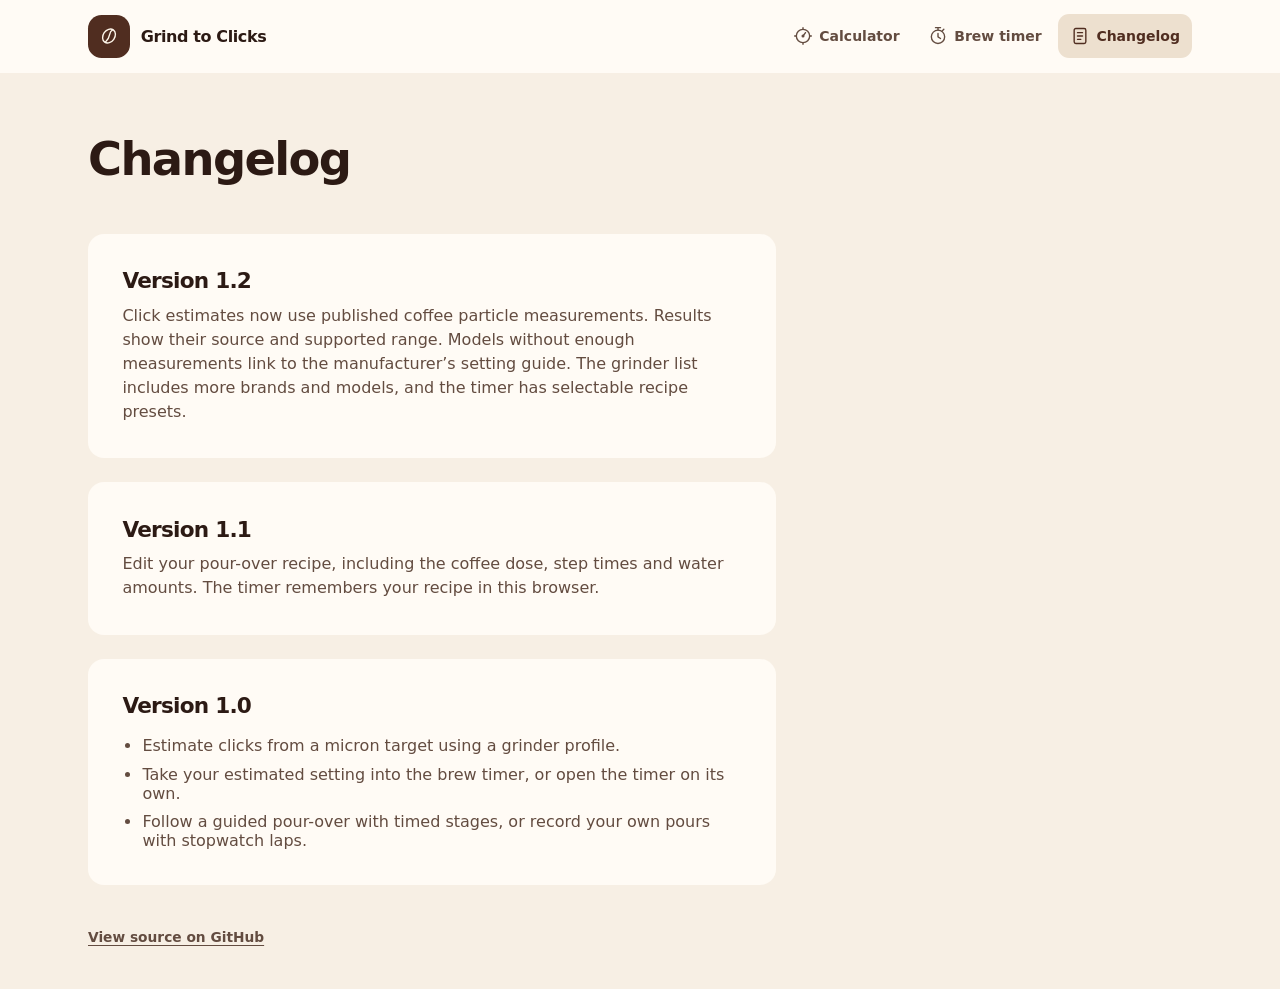
==== changelog/index.html @ d62e4ba2 "Use measured grind profiles and add brew presets" ====
<!doctype html>
<html lang="en">
<head>
<meta charset="utf-8">
<meta name="viewport" content="width=device-width, initial-scale=1">
<meta name="description" content="Release notes for Grind to Clicks.">
<title>Changelog · Grind to Clicks</title>
<link rel="icon" href="../assets/bean.svg" type="image/svg+xml">
<link rel="stylesheet" href="../assets/style.css?v=1.2">

</head>
<body>
<a class="skip" href="#main">Skip to content</a>
<header class="header"><div class="wrap header-inner">
<a class="brand" href="../"><span class="brand-icon"><svg viewBox="0 0 24 24" fill="none" stroke="currentColor" stroke-width="1.65" stroke-linecap="round" stroke-linejoin="round" aria-hidden="true"><ellipse cx="12" cy="12" rx="7" ry="9" transform="rotate(35 12 12)"/><path d="M16 5c-5 2-1 8-8 14"/></svg></span>Grind to Clicks</a>
<nav aria-label="Main navigation"><a href="../"><svg viewBox="0 0 24 24" fill="none" stroke="currentColor" stroke-width="1.65" stroke-linecap="round" stroke-linejoin="round" aria-hidden="true"><circle cx="12" cy="12" r="8"/><path d="M12 12l3-4M12 2v2M2 12h2m16 0h2m-10 8v2"/><circle cx="12" cy="12" r="1"/></svg>Calculator</a><a href="../timer/"><svg viewBox="0 0 24 24" fill="none" stroke="currentColor" stroke-width="1.65" stroke-linecap="round" stroke-linejoin="round" aria-hidden="true"><circle cx="12" cy="13" r="8"/><path d="M12 9v4l3 2M9 2h6m-3 0v3m5 1 2-2"/></svg>Brew timer</a><a href="../changelog/" aria-current="page"><svg viewBox="0 0 24 24" fill="none" stroke="currentColor" stroke-width="1.65" stroke-linecap="round" stroke-linejoin="round" aria-hidden="true"><rect x="5" y="3" width="14" height="18" rx="2"/><path d="M9 8h6m-6 4h6m-6 4h4"/></svg>Changelog</a></nav>
</div></header>
<main id="main" class="wrap"><header class="page-heading"><h1>Changelog</h1></header>
<article class="card tool release"><h2>Version 1.2</h2><p>Click estimates now use published coffee particle measurements. Results show their source and supported range. Models without enough measurements link to the manufacturer’s setting guide. The grinder list includes more brands and models, and the timer has selectable recipe presets.</p></article>
<article class="card tool release"><h2>Version 1.1</h2><p>Edit your pour-over recipe, including the coffee dose, step times and water amounts. The timer remembers your recipe in this browser.</p></article>
<article class="card tool release"><h2>Version 1.0</h2><ul><li>Estimate clicks from a micron target using a grinder profile.</li><li>Take your estimated setting into the brew timer, or open the timer on its own.</li><li>Follow a guided pour-over with timed stages, or record your own pours with stopwatch laps.</li></ul></article></main>
<footer class="wrap footer"><a href="https://github.com/hjd5031/grind-to-clicks">View source on GitHub</a></footer>
</body>
</html>
---- assets/style.css ----
:root {
  color-scheme: light;
  --paper: #f7efe4;
  --card: #fffbf5;
  --sand: #ede0cf;
  --ink: #2c1a14;
  --muted: #634c40;
  --accent: #864523;
  --espresso: #502d20;
  --deep: #361d16;
  --cream: #fff7eb;
  --latte: #e9cbb2;
  --edge: #947764;
  --focus: #9b3a16;
  font-family: system-ui, -apple-system, "Segoe UI", sans-serif;
  color: var(--ink);
  background: var(--paper);
}

*, *::before, *::after { box-sizing: border-box; }
[hidden] { display: none !important; }
body { margin: 0; }
h1, h2, p { margin: 0; }
a { color: inherit; text-underline-offset: .2em; }
button, input, select { font: inherit; }
svg { width: 1.25rem; height: 1.25rem; flex: none; vertical-align: middle; }
:focus-visible { outline: 3px solid var(--focus); outline-offset: 4px; }
.skip { position: absolute; left: 1rem; top: 1rem; z-index: 2; padding: .75rem; background: var(--card); transform: translateY(-200%); }
.skip:focus { transform: none; }
.sr-only { position: absolute; width: 1px; height: 1px; overflow: hidden; clip-path: inset(50%); white-space: nowrap; }
.wrap { width: min(100% - 2.5rem, 69rem); margin-inline: auto; }
.header { background: var(--card); }
.header-inner { display: flex; align-items: center; justify-content: space-between; gap: .75rem 1.5rem; padding-block: .9rem; }
.brand, nav, nav a, .button { display: flex; align-items: center; }
.brand { gap: .65rem; font-weight: 800; letter-spacing: -.025em; white-space: nowrap; text-decoration: none; }
.brand-icon { display: grid; place-items: center; width: 2.65rem; height: 2.65rem; border-radius: .85rem; flex: none; }
.brand-icon { background: var(--espresso); color: var(--cream); }
nav { flex-wrap: wrap; gap: .25rem; }
nav a { min-height: 2.75rem; gap: .42rem; padding: .45rem .75rem; border-radius: .7rem; text-decoration: none; font-size: .875rem; font-weight: 650; color: var(--muted); }
nav a[aria-current], nav a:hover { color: var(--espresso); background: var(--sand); }

.page-heading { padding-block: clamp(2rem, 5vw, 3.75rem) clamp(1.75rem, 4vw, 3rem); }
h1 { font-size: clamp(1.85rem, 4.5vw, 2.9rem); line-height: 1.14; font-weight: 750; letter-spacing: -.035em; }
.lede { margin-top: .55rem; color: var(--muted); max-width: 42ch; font-size: clamp(1rem, 2vw, 1.18rem); line-height: 1.55; }
.tool-grid { display: grid; grid-template-columns: minmax(0, 1.2fr) minmax(0, 1fr); gap: clamp(1.25rem, 3vw, 2rem); }
.support { margin-top: clamp(1.5rem, 4vw, 2.5rem); }
.card { border-radius: 1rem; background: var(--card); }
.tool, .result-card, .timer-card { padding: clamp(1.2rem, 3vw, 2.15rem); }
.card-heading { margin-bottom: 1.15rem; }
h2 { font-size: 1.35rem; letter-spacing: -.035em; line-height: 1.25; }
.card-heading p, .field-note, #lap-empty { color: var(--muted); font-size: .9rem; line-height: 1.45; }
.card-heading p { margin-top: .28rem; }
label { display: block; font-weight: 750; font-size: .92rem; margin-bottom: .45rem; }
select, input { width: 100%; min-height: 3.15rem; color: var(--ink); background: var(--card); border: 1px solid var(--edge); border-radius: .7rem; padding: .62rem .8rem; }
input::placeholder { color: var(--muted); opacity: 1; }
.grinder-fields { display: grid; grid-template-columns: minmax(0, 1fr) minmax(0, 1fr); gap: 1rem; margin-bottom: 1.2rem; }
.coffee-select { position: relative; color: var(--ink); text-align: left; }
.coffee-select summary { display: flex; align-items: center; justify-content: space-between; gap: .6rem; min-height: 3.15rem; padding: .62rem .8rem; border: 1px solid var(--edge); border-radius: .7rem; background: var(--card); list-style: none; cursor: pointer; overflow-wrap: anywhere; }
.coffee-select summary::-webkit-details-marker { display: none; }
.coffee-select summary::after { content: ""; width: .5rem; height: .5rem; flex: none; border: solid currentColor; border-width: 0 1.5px 1.5px 0; transform: rotate(45deg); margin: -.25rem .15rem 0 0; }
.coffee-select summary[aria-disabled="true"] { background: var(--paper); color: var(--muted); cursor: default; }
.coffee-options { position: absolute; z-index: 2; inset-inline: 0; top: calc(100% + .35rem); max-height: min(15rem, 42vh); overflow: auto; padding: .3rem; background: var(--card); border: 1px solid var(--edge); border-radius: .65rem; box-shadow: 0 .4rem 1rem #2c1a1426; }
.coffee-options button { display: block; width: 100%; min-height: 2.65rem; padding: .45rem .55rem; text-align: left; color: var(--ink); background: var(--card); border: 0; border-radius: .35rem; cursor: pointer; }
.coffee-options button:hover, .coffee-options button[aria-pressed="true"] { background: var(--sand); }
.coffee-options button:focus-visible { outline-offset: -3px; }
.timer-card .coffee-options button:focus-visible { outline-color: var(--focus); }
.preset-field { margin-bottom: 1rem; }
.preset-source { display: inline-block; margin-top: .35rem; font-size: .85rem; color: var(--accent); }
#model-spec { margin: -.45rem 0 .9rem; }
select:disabled { background: var(--paper); color: var(--muted); opacity: 1; }
.unit-field { position: relative; }
.unit-field input { padding-right: 3.5rem; }
.unit-field span { position: absolute; right: 1rem; top: 50%; transform: translateY(-50%); color: var(--muted); font-weight: 750; pointer-events: none; }
form .unit-field + .field-note { margin-top: .45rem; }
.button { justify-content: center; gap: .6rem; min-height: 3.1rem; border: 1px solid transparent; border-radius: .75rem; padding: .6rem 1rem; cursor: pointer; font-weight: 750; text-decoration: none; }
form .button { width: 100%; margin-top: 1.2rem; }
.primary { color: var(--cream); background: var(--espresso); }
.primary:hover { background: var(--deep); }
.secondary { color: var(--espresso); background: var(--sand); border-color: var(--edge); }
.secondary:hover { background: var(--cream); }
button:disabled { cursor: default; opacity: .62; }
.error { color: #902918; margin-top: .5rem; font-size: .9rem; }

.result-card, .timer-card { background: var(--deep); color: var(--cream); display: flex; flex-direction: column; align-items: center; justify-content: center; text-align: center; }
.result-card a:focus-visible, .timer-card :focus-visible { outline-color: var(--latte); }
.gauge { --progress: 0%; width: min(100%, 10.25rem); aspect-ratio: 1; display: grid; place-items: center; margin: 1.1rem auto; border-radius: 50%; padding: .54rem; background: conic-gradient(var(--latte) var(--progress), #80523b 0); }
.gauge-core { width: 100%; height: 100%; display: grid; place-content: center; gap: .1rem; border-radius: 50%; background: var(--espresso); }
.gauge-core > span { font-size: clamp(2.6rem, 6vw, 3.6rem); line-height: 1; font-weight: 800; font-variant-numeric: tabular-nums; letter-spacing: -.055em; }
.gauge-core small { color: var(--latte); font-size: .8rem; font-weight: 650; }
#result-summary, #timer-state { color: var(--cream); max-width: 31ch; font-size: .92rem; line-height: 1.45; }
.result-note { color: var(--latte); font-size: .82rem; margin-top: .55rem; }
#spec-link { margin-top: .65rem; color: var(--latte); font-weight: 650; font-size: .875rem; }
#spec-link svg, .help a svg { width: 1rem; height: 1rem; }

.help { padding: .95rem 1.15rem; }
.help summary { min-height: 2.6rem; align-content: center; cursor: pointer; font-weight: 750; }
.help p { color: var(--muted); line-height: 1.55; margin: .25rem 0 .7rem; }
.help a { font-weight: 650; color: var(--accent); }
.footer { padding-block: clamp(1.75rem, 4vw, 2.75rem); color: var(--muted); font-size: .86rem; }
.footer a { font-weight: 650; }

.timer-grid { align-items: start; }
.mode-field { width: min(100%, 17rem); margin-top: .9rem; text-align: left; }
.setting { color: var(--latte); margin-top: .8rem; font-size: .9rem; overflow-wrap: anywhere; }
.brew-gauge { width: min(100%, 14rem); }
.timer-actions { display: flex; flex-wrap: wrap; justify-content: center; gap: .55rem; margin-top: 1.2rem; width: 100%; }
.timer-actions .primary { color: var(--deep); background: var(--latte); flex: 1 0 6.5rem; }
.timer-actions .primary:hover { background: var(--cream); }
.timer-actions .secondary { color: var(--cream); background: var(--espresso); border-color: var(--latte); }
.timer-actions .secondary:hover { background: var(--deep); }
.laps ol { display: grid; gap: .55rem; margin: 0 0 .85rem; padding: 0; list-style: none; }
.laps li { display: flex; align-items: baseline; justify-content: space-between; flex-wrap: wrap; gap: .25rem .75rem; padding: .85rem; border-radius: .8rem; background: var(--paper); }
.laps li[aria-current] { background: var(--sand); box-shadow: inset .24rem 0 var(--accent); }
.laps li span { color: var(--muted); font-size: .85rem; }
.recipe-heading { display: flex; flex-wrap: wrap; align-items: start; justify-content: space-between; gap: .65rem; }
#recipe-editor { width: min(100% - 1.5rem, 36rem); max-height: 90dvh; padding: clamp(1rem, 4vw, 1.75rem); border: 1px solid var(--edge); border-radius: 1rem; background: var(--card); color: var(--ink); }
#recipe-editor::backdrop { background: #2c1a1480; }
#recipe-form h2, #coffee-grams { margin-bottom: .85rem; }
.recipe-step { min-inline-size: 0; margin: .85rem 0 0; padding: .8rem; border: 0; border-radius: .65rem; background: var(--paper); }
.recipe-step legend { font-weight: 750; padding: 0 .25rem; }
.recipe-step input { display: block; margin-top: .3rem; }
.recipe-amounts { display: grid; grid-template-columns: repeat(auto-fit, minmax(min(100%, 10rem), 1fr)); gap: 0 .65rem; }
.editor-actions { display: flex; flex-wrap: wrap; gap: .55rem; margin-top: .85rem; }
.editor-actions:last-child { justify-content: end; }
.release { max-width: 43rem; }
.release + .release { margin-top: 1.5rem; }
.release p { margin-top: .55rem; color: var(--muted); line-height: 1.5; }
.release ul { color: var(--muted); margin-bottom: 0; padding-left: 1.25rem; }
.release li + li { margin-top: .6rem; }

@media (max-width: 45rem) {
  .tool-grid { grid-template-columns: minmax(0, 1fr); }
}
@media (max-width: 37rem) {
  .wrap { width: calc(100% - 1.5rem); }
  .header-inner { flex-wrap: wrap; }
  nav { width: 100%; }
  nav a { padding-inline: .55rem; }
  nav svg { width: 1rem; height: 1rem; }
}
@media (max-width: 32rem) {
  .grinder-fields { grid-template-columns: minmax(0, 1fr); }
}
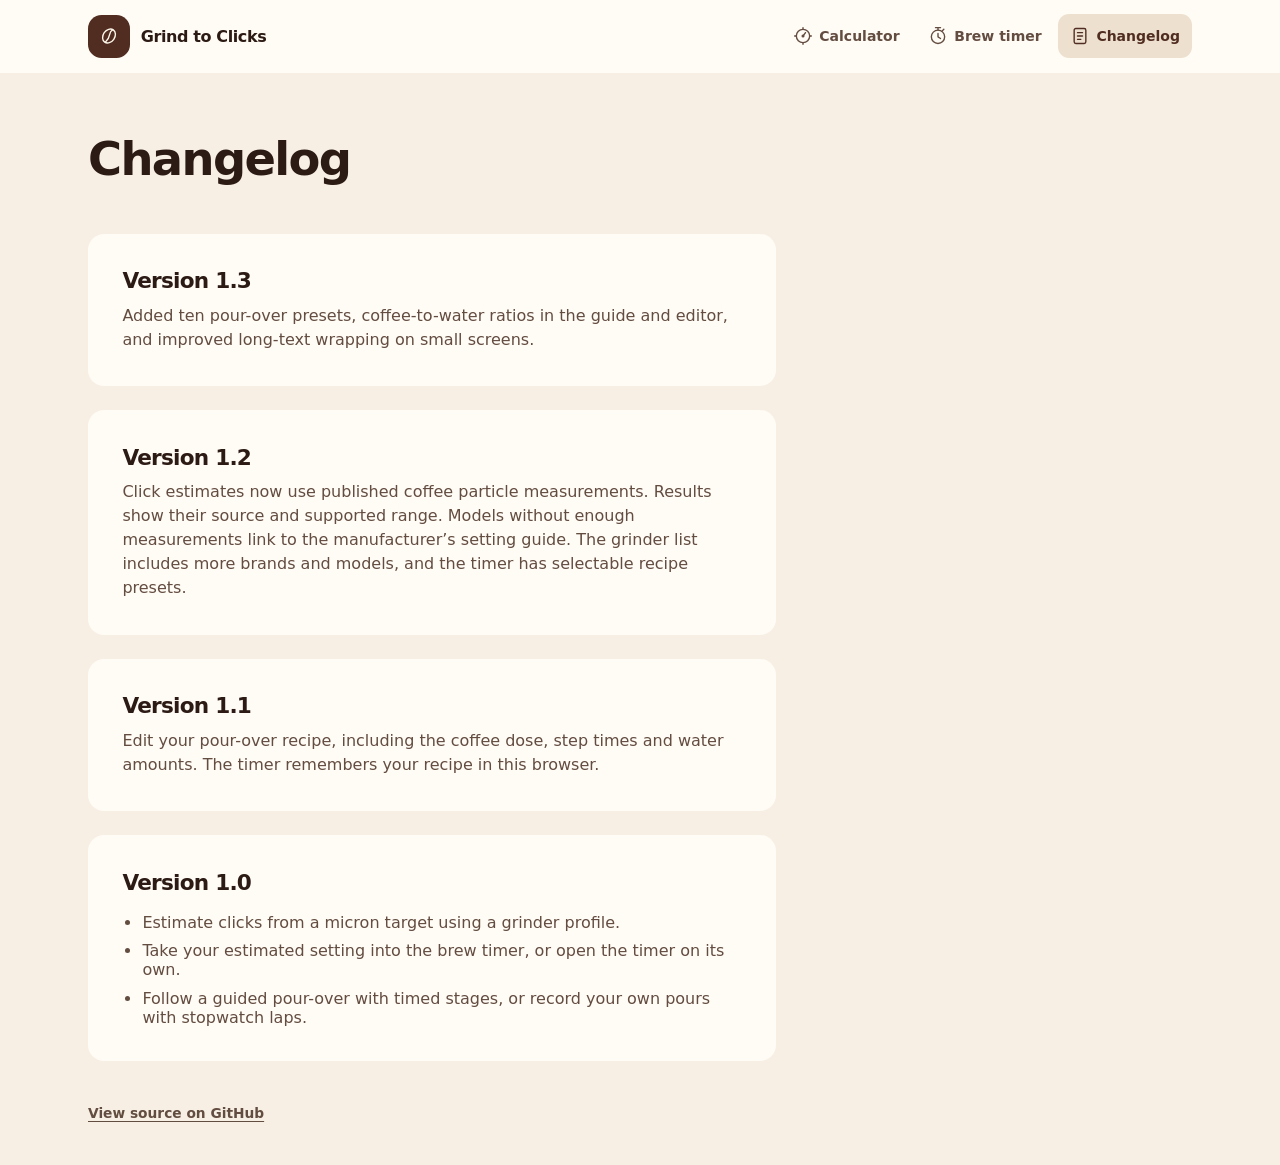
==== commit 63621d44: "Add verified brew presets and live water ratios" ====
--- a/changelog/index.html
+++ b/changelog/index.html
@@ -6,7 +6,7 @@
 <meta name="description" content="Release notes for Grind to Clicks.">
 <title>Changelog · Grind to Clicks</title>
 <link rel="icon" href="../assets/bean.svg" type="image/svg+xml">
-<link rel="stylesheet" href="../assets/style.css?v=1.2">
+<link rel="stylesheet" href="../assets/style.css?v=1.3">
 
 </head>
 <body>
@@ -16,6 +16,7 @@
 <nav aria-label="Main navigation"><a href="../"><svg viewBox="0 0 24 24" fill="none" stroke="currentColor" stroke-width="1.65" stroke-linecap="round" stroke-linejoin="round" aria-hidden="true"><circle cx="12" cy="12" r="8"/><path d="M12 12l3-4M12 2v2M2 12h2m16 0h2m-10 8v2"/><circle cx="12" cy="12" r="1"/></svg>Calculator</a><a href="../timer/"><svg viewBox="0 0 24 24" fill="none" stroke="currentColor" stroke-width="1.65" stroke-linecap="round" stroke-linejoin="round" aria-hidden="true"><circle cx="12" cy="13" r="8"/><path d="M12 9v4l3 2M9 2h6m-3 0v3m5 1 2-2"/></svg>Brew timer</a><a href="../changelog/" aria-current="page"><svg viewBox="0 0 24 24" fill="none" stroke="currentColor" stroke-width="1.65" stroke-linecap="round" stroke-linejoin="round" aria-hidden="true"><rect x="5" y="3" width="14" height="18" rx="2"/><path d="M9 8h6m-6 4h6m-6 4h4"/></svg>Changelog</a></nav>
 </div></header>
 <main id="main" class="wrap"><header class="page-heading"><h1>Changelog</h1></header>
+<article class="card tool release"><h2>Version 1.3</h2><p>Added ten pour-over presets, coffee-to-water ratios in the guide and editor, and improved long-text wrapping on small screens.</p></article>
 <article class="card tool release"><h2>Version 1.2</h2><p>Click estimates now use published coffee particle measurements. Results show their source and supported range. Models without enough measurements link to the manufacturer’s setting guide. The grinder list includes more brands and models, and the timer has selectable recipe presets.</p></article>
 <article class="card tool release"><h2>Version 1.1</h2><p>Edit your pour-over recipe, including the coffee dose, step times and water amounts. The timer remembers your recipe in this browser.</p></article>
 <article class="card tool release"><h2>Version 1.0</h2><ul><li>Estimate clicks from a micron target using a grinder profile.</li><li>Take your estimated setting into the brew timer, or open the timer on its own.</li><li>Follow a guided pour-over with timed stages, or record your own pours with stopwatch laps.</li></ul></article></main>
--- a/assets/style.css
+++ b/assets/style.css
@@ -113,12 +113,19 @@
 .laps li[aria-current] { background: var(--sand); box-shadow: inset .24rem 0 var(--accent); }
 .laps li span { color: var(--muted); font-size: .85rem; }
 .recipe-heading { display: flex; flex-wrap: wrap; align-items: start; justify-content: space-between; gap: .65rem; }
-#recipe-editor { width: min(100% - 1.5rem, 36rem); max-height: 90dvh; padding: clamp(1rem, 4vw, 1.75rem); border: 1px solid var(--edge); border-radius: 1rem; background: var(--card); color: var(--ink); }
+.brew-ratio { color: var(--espresso); font-weight: 750; line-height: 1.45; overflow-wrap: anywhere; }
+.recipe-heading .brew-ratio { color: var(--espresso); }
+#editor-ratio { margin-bottom: .55rem; }
+#recipe-editor { width: min(calc(100% - 1.5rem), 36rem); max-height: calc(100dvh - 1.5rem); padding: clamp(1rem, 4vw, 1.75rem); overflow: auto; border: 1px solid var(--edge); border-radius: 1rem; background: var(--card); color: var(--ink); }
 #recipe-editor::backdrop { background: #2c1a1480; }
+#recipe-editor :is(h2, label, p, button), .steps li > *, #timer-state { min-width: 0; overflow-wrap: anywhere; }
 #recipe-form h2, #coffee-grams { margin-bottom: .85rem; }
 .recipe-step { min-inline-size: 0; margin: .85rem 0 0; padding: .8rem; border: 0; border-radius: .65rem; background: var(--paper); }
 .recipe-step legend { font-weight: 750; padding: 0 .25rem; }
-.recipe-step input { display: block; margin-top: .3rem; }
+.recipe-step :is(input, textarea) { display: block; min-width: 0; max-width: 100%; margin-top: .3rem; }
+.recipe-step textarea { width: 100%; padding: .62rem .8rem; resize: vertical; font: inherit; font-weight: 400; color: var(--ink); background: var(--card); border: 1px solid var(--edge); border-radius: .7rem; }
+.brew-gauge .gauge-core { grid-template-columns: minmax(0, 75%); justify-content: center; }
+#stage { overflow-wrap: anywhere; }
 .recipe-amounts { display: grid; grid-template-columns: repeat(auto-fit, minmax(min(100%, 10rem), 1fr)); gap: 0 .65rem; }
 .editor-actions { display: flex; flex-wrap: wrap; gap: .55rem; margin-top: .85rem; }
 .editor-actions:last-child { justify-content: end; }
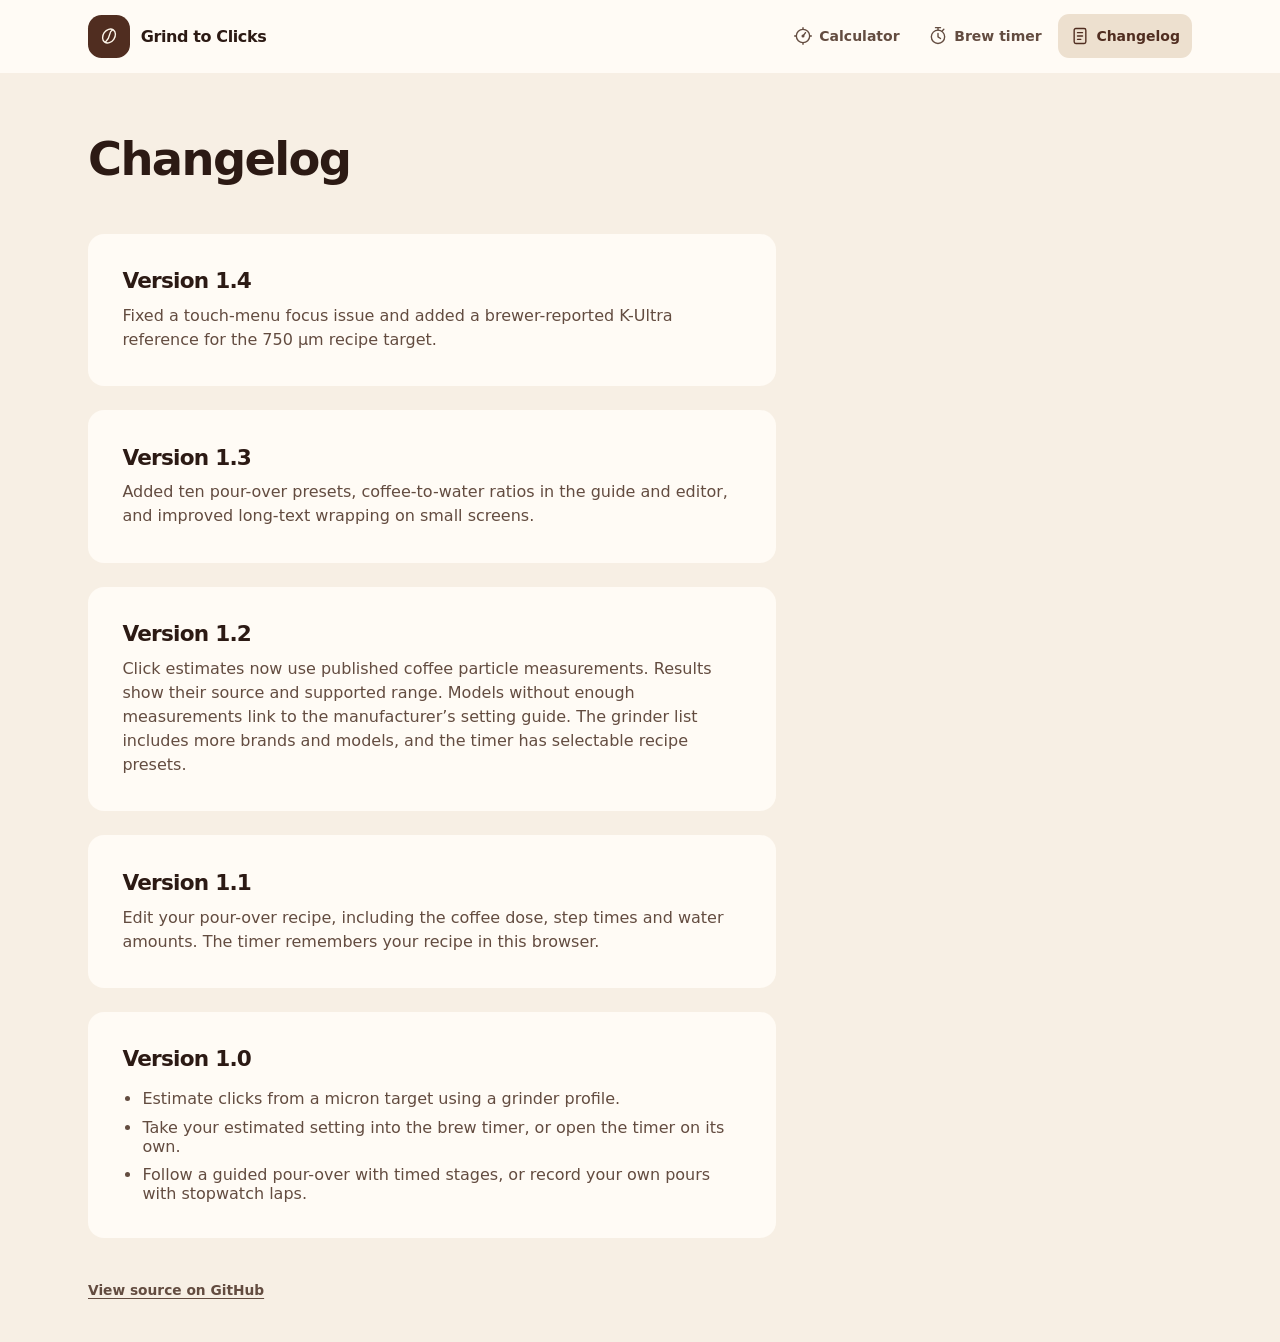
==== commit 74dca08e: "Fix touch selections and show K-Ultra brew reference" ====
--- a/changelog/index.html
+++ b/changelog/index.html
@@ -6,7 +6,7 @@
 <meta name="description" content="Release notes for Grind to Clicks.">
 <title>Changelog · Grind to Clicks</title>
 <link rel="icon" href="../assets/bean.svg" type="image/svg+xml">
-<link rel="stylesheet" href="../assets/style.css?v=1.3">
+<link rel="stylesheet" href="../assets/style.css?v=1.4">
 
 </head>
 <body>
@@ -16,6 +16,7 @@
 <nav aria-label="Main navigation"><a href="../"><svg viewBox="0 0 24 24" fill="none" stroke="currentColor" stroke-width="1.65" stroke-linecap="round" stroke-linejoin="round" aria-hidden="true"><circle cx="12" cy="12" r="8"/><path d="M12 12l3-4M12 2v2M2 12h2m16 0h2m-10 8v2"/><circle cx="12" cy="12" r="1"/></svg>Calculator</a><a href="../timer/"><svg viewBox="0 0 24 24" fill="none" stroke="currentColor" stroke-width="1.65" stroke-linecap="round" stroke-linejoin="round" aria-hidden="true"><circle cx="12" cy="13" r="8"/><path d="M12 9v4l3 2M9 2h6m-3 0v3m5 1 2-2"/></svg>Brew timer</a><a href="../changelog/" aria-current="page"><svg viewBox="0 0 24 24" fill="none" stroke="currentColor" stroke-width="1.65" stroke-linecap="round" stroke-linejoin="round" aria-hidden="true"><rect x="5" y="3" width="14" height="18" rx="2"/><path d="M9 8h6m-6 4h6m-6 4h4"/></svg>Changelog</a></nav>
 </div></header>
 <main id="main" class="wrap"><header class="page-heading"><h1>Changelog</h1></header>
+<article class="card tool release"><h2>Version 1.4</h2><p>Fixed a touch-menu focus issue and added a brewer-reported K-Ultra reference for the 750 µm recipe target.</p></article>
 <article class="card tool release"><h2>Version 1.3</h2><p>Added ten pour-over presets, coffee-to-water ratios in the guide and editor, and improved long-text wrapping on small screens.</p></article>
 <article class="card tool release"><h2>Version 1.2</h2><p>Click estimates now use published coffee particle measurements. Results show their source and supported range. Models without enough measurements link to the manufacturer’s setting guide. The grinder list includes more brands and models, and the timer has selectable recipe presets.</p></article>
 <article class="card tool release"><h2>Version 1.1</h2><p>Edit your pour-over recipe, including the coffee dose, step times and water amounts. The timer remembers your recipe in this browser.</p></article>
--- a/assets/style.css
+++ b/assets/style.css
@@ -89,6 +89,7 @@
 .gauge-core small { color: var(--latte); font-size: .8rem; font-weight: 650; }
 #result-summary, #timer-state { color: var(--cream); max-width: 31ch; font-size: .92rem; line-height: 1.45; }
 .result-note { color: var(--latte); font-size: .82rem; margin-top: .55rem; }
+.result-reference { color: var(--latte); font-size: .875rem; margin-top: .45rem; }
 #spec-link { margin-top: .65rem; color: var(--latte); font-weight: 650; font-size: .875rem; }
 #spec-link svg, .help a svg { width: 1rem; height: 1rem; }
 
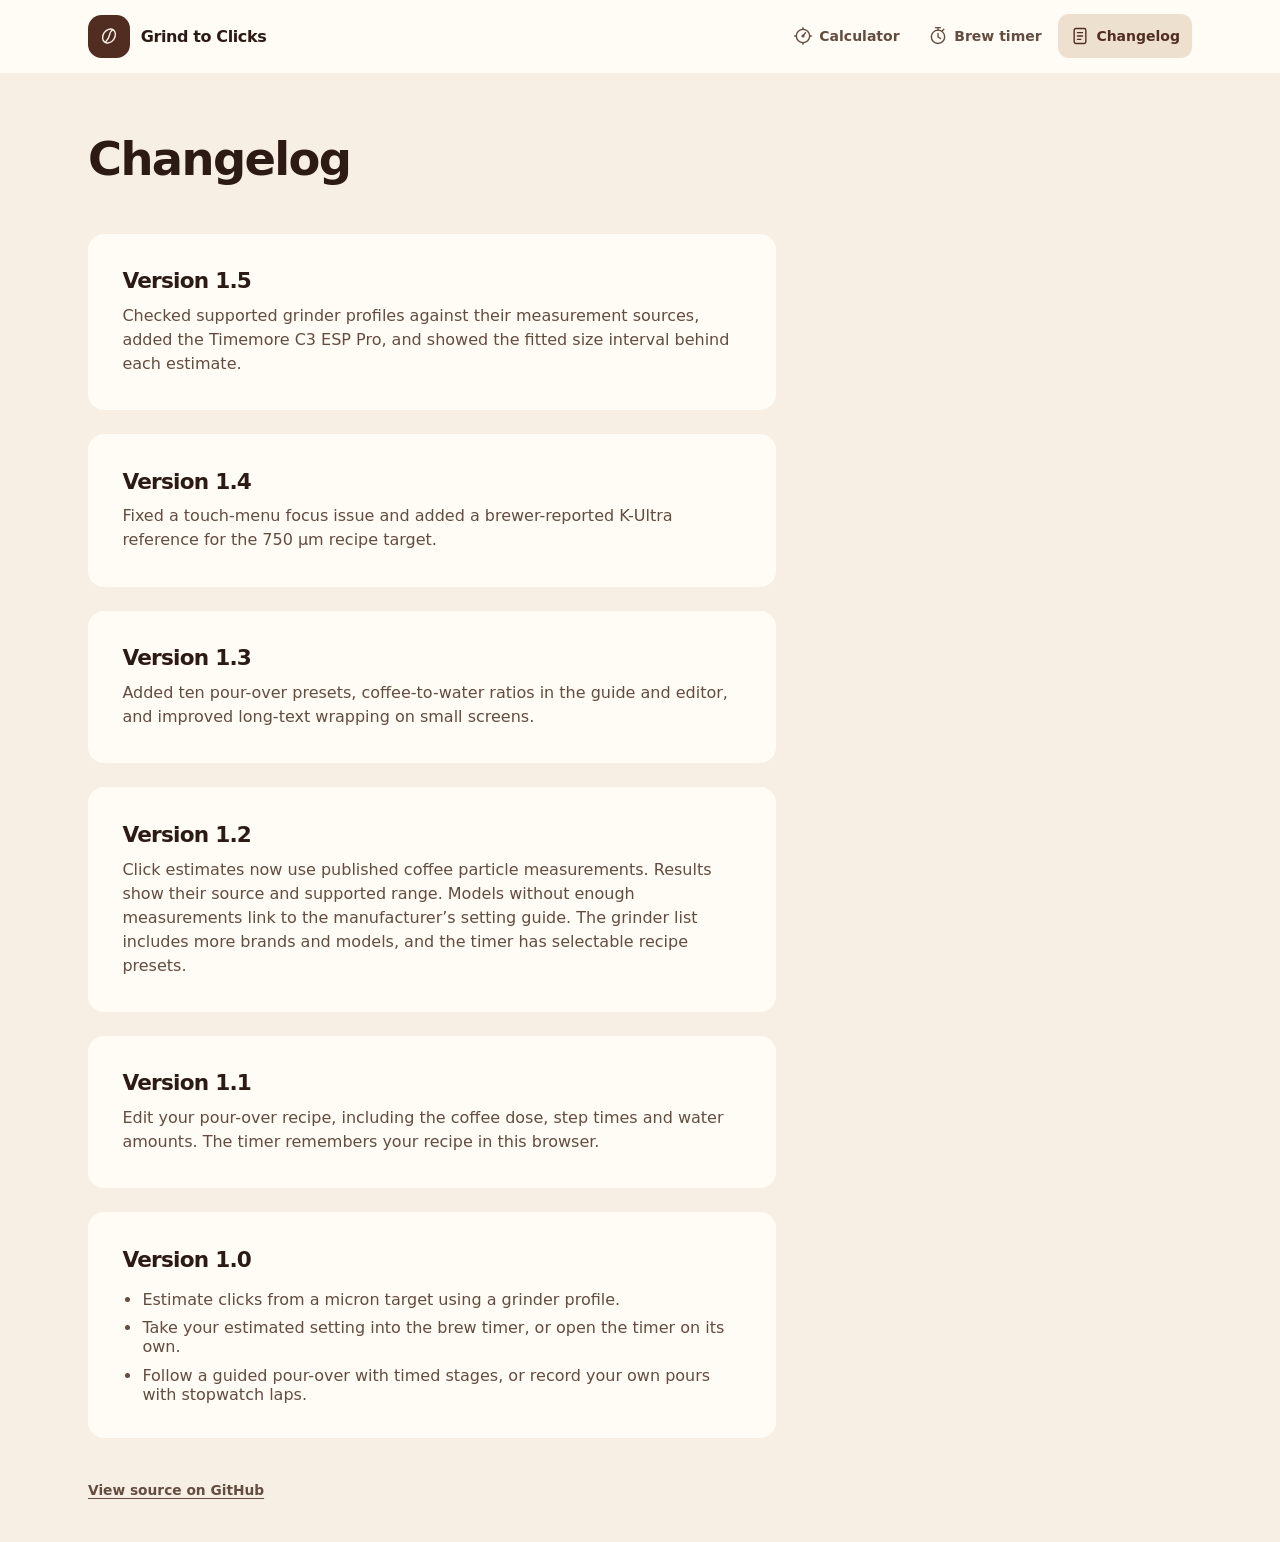
==== commit 9aed30f3: "Audit grind estimates and add measured Timemore profile" ====
--- a/changelog/index.html
+++ b/changelog/index.html
@@ -16,6 +16,7 @@
 <nav aria-label="Main navigation"><a href="../"><svg viewBox="0 0 24 24" fill="none" stroke="currentColor" stroke-width="1.65" stroke-linecap="round" stroke-linejoin="round" aria-hidden="true"><circle cx="12" cy="12" r="8"/><path d="M12 12l3-4M12 2v2M2 12h2m16 0h2m-10 8v2"/><circle cx="12" cy="12" r="1"/></svg>Calculator</a><a href="../timer/"><svg viewBox="0 0 24 24" fill="none" stroke="currentColor" stroke-width="1.65" stroke-linecap="round" stroke-linejoin="round" aria-hidden="true"><circle cx="12" cy="13" r="8"/><path d="M12 9v4l3 2M9 2h6m-3 0v3m5 1 2-2"/></svg>Brew timer</a><a href="../changelog/" aria-current="page"><svg viewBox="0 0 24 24" fill="none" stroke="currentColor" stroke-width="1.65" stroke-linecap="round" stroke-linejoin="round" aria-hidden="true"><rect x="5" y="3" width="14" height="18" rx="2"/><path d="M9 8h6m-6 4h6m-6 4h4"/></svg>Changelog</a></nav>
 </div></header>
 <main id="main" class="wrap"><header class="page-heading"><h1>Changelog</h1></header>
+<article class="card tool release"><h2>Version 1.5</h2><p>Checked supported grinder profiles against their measurement sources, added the Timemore C3 ESP Pro, and showed the fitted size interval behind each estimate.</p></article>
 <article class="card tool release"><h2>Version 1.4</h2><p>Fixed a touch-menu focus issue and added a brewer-reported K-Ultra reference for the 750 µm recipe target.</p></article>
 <article class="card tool release"><h2>Version 1.3</h2><p>Added ten pour-over presets, coffee-to-water ratios in the guide and editor, and improved long-text wrapping on small screens.</p></article>
 <article class="card tool release"><h2>Version 1.2</h2><p>Click estimates now use published coffee particle measurements. Results show their source and supported range. Models without enough measurements link to the manufacturer’s setting guide. The grinder list includes more brands and models, and the timer has selectable recipe presets.</p></article>
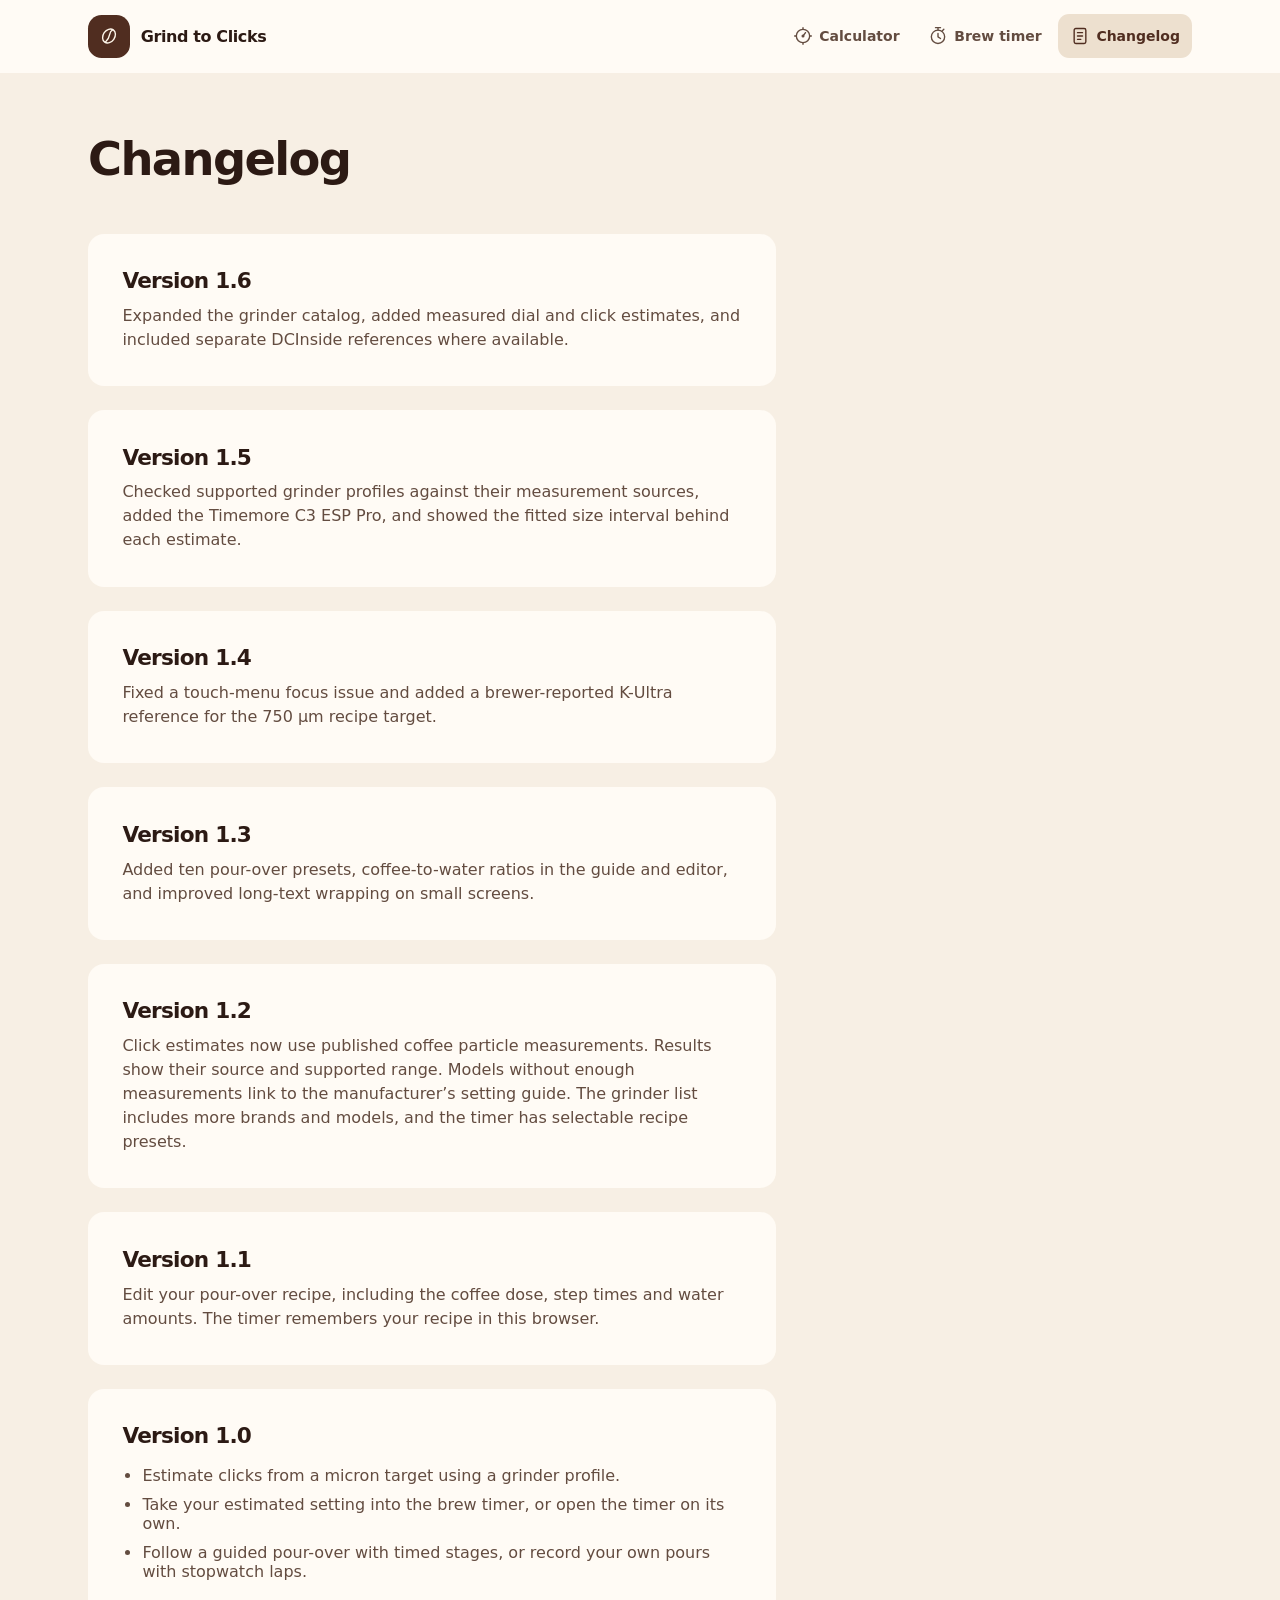
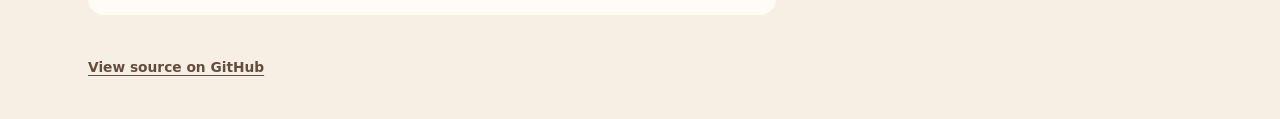
==== commit ef4f967f: "Expand grinder catalog and add DCInside references" ====
--- a/changelog/index.html
+++ b/changelog/index.html
@@ -16,6 +16,7 @@
 <nav aria-label="Main navigation"><a href="../"><svg viewBox="0 0 24 24" fill="none" stroke="currentColor" stroke-width="1.65" stroke-linecap="round" stroke-linejoin="round" aria-hidden="true"><circle cx="12" cy="12" r="8"/><path d="M12 12l3-4M12 2v2M2 12h2m16 0h2m-10 8v2"/><circle cx="12" cy="12" r="1"/></svg>Calculator</a><a href="../timer/"><svg viewBox="0 0 24 24" fill="none" stroke="currentColor" stroke-width="1.65" stroke-linecap="round" stroke-linejoin="round" aria-hidden="true"><circle cx="12" cy="13" r="8"/><path d="M12 9v4l3 2M9 2h6m-3 0v3m5 1 2-2"/></svg>Brew timer</a><a href="../changelog/" aria-current="page"><svg viewBox="0 0 24 24" fill="none" stroke="currentColor" stroke-width="1.65" stroke-linecap="round" stroke-linejoin="round" aria-hidden="true"><rect x="5" y="3" width="14" height="18" rx="2"/><path d="M9 8h6m-6 4h6m-6 4h4"/></svg>Changelog</a></nav>
 </div></header>
 <main id="main" class="wrap"><header class="page-heading"><h1>Changelog</h1></header>
+<article class="card tool release"><h2>Version 1.6</h2><p>Expanded the grinder catalog, added measured dial and click estimates, and included separate DCInside references where available.</p></article>
 <article class="card tool release"><h2>Version 1.5</h2><p>Checked supported grinder profiles against their measurement sources, added the Timemore C3 ESP Pro, and showed the fitted size interval behind each estimate.</p></article>
 <article class="card tool release"><h2>Version 1.4</h2><p>Fixed a touch-menu focus issue and added a brewer-reported K-Ultra reference for the 750 µm recipe target.</p></article>
 <article class="card tool release"><h2>Version 1.3</h2><p>Added ten pour-over presets, coffee-to-water ratios in the guide and editor, and improved long-text wrapping on small screens.</p></article>
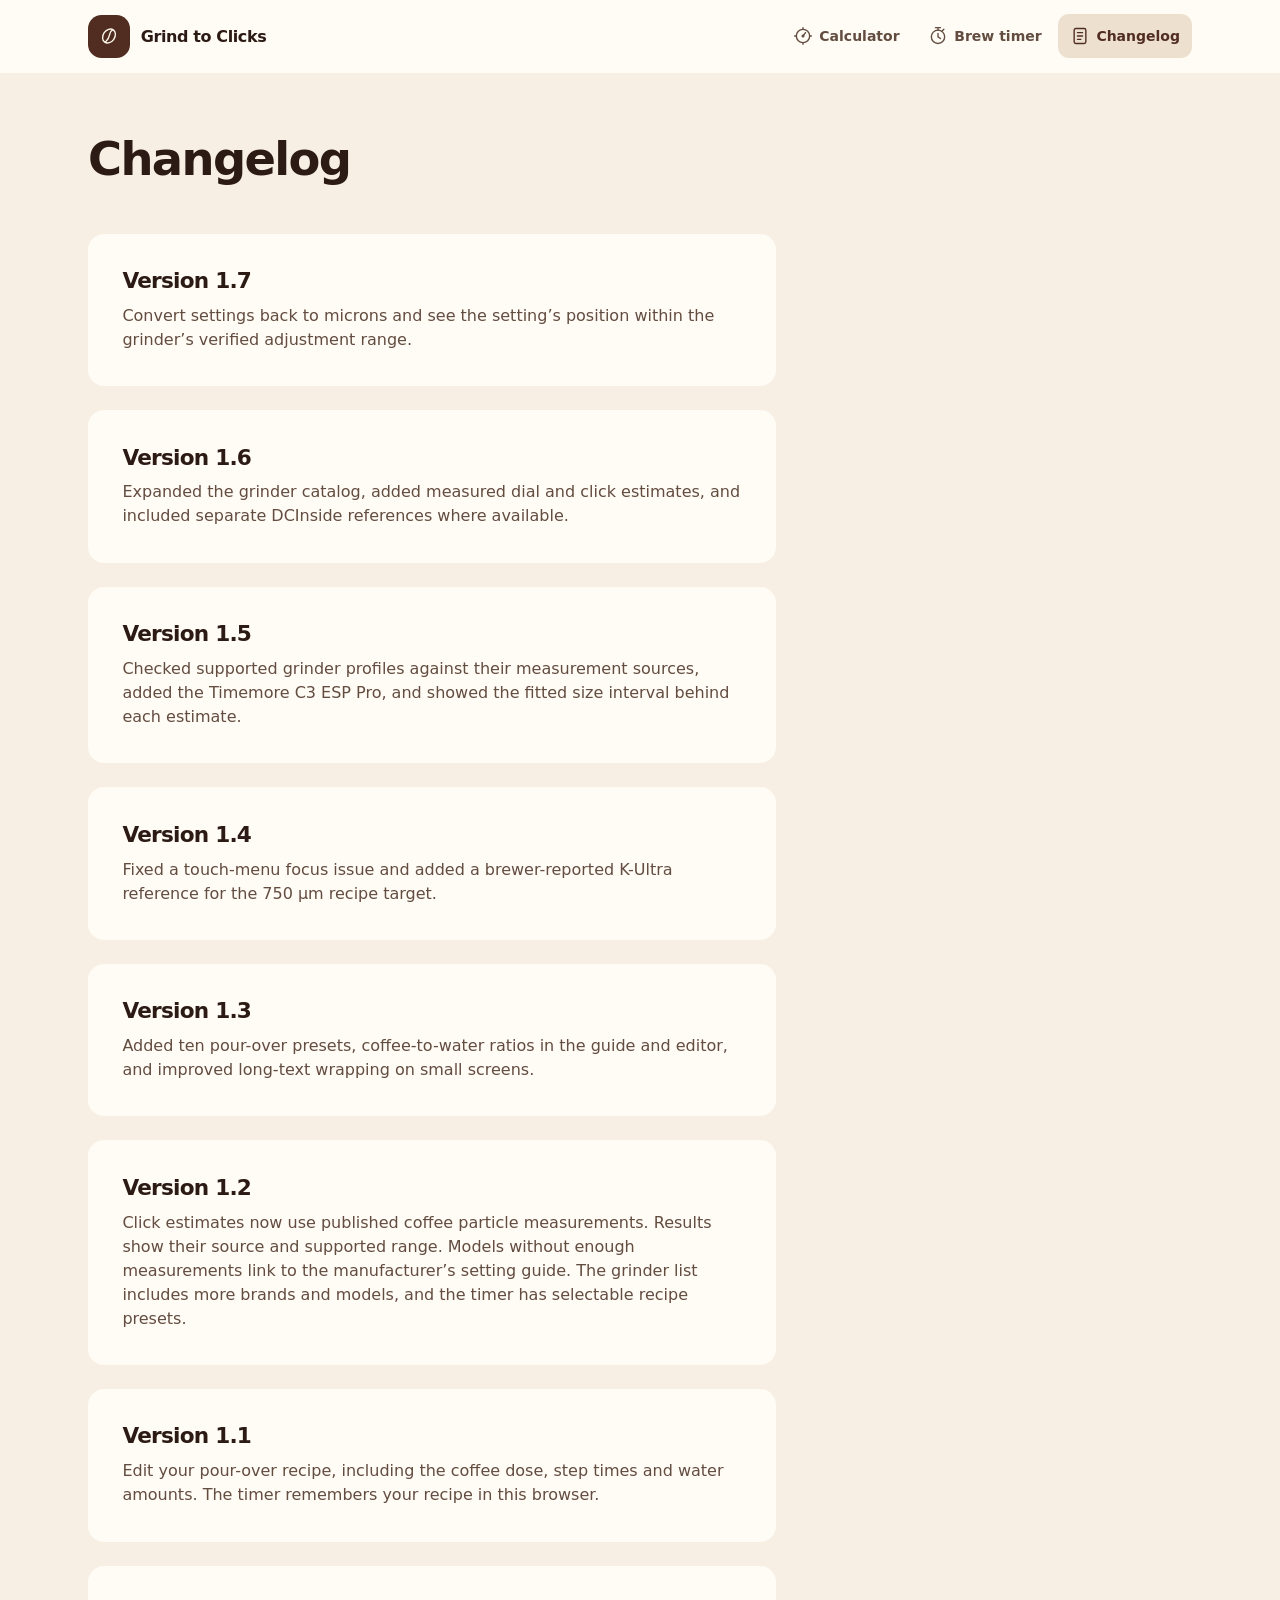
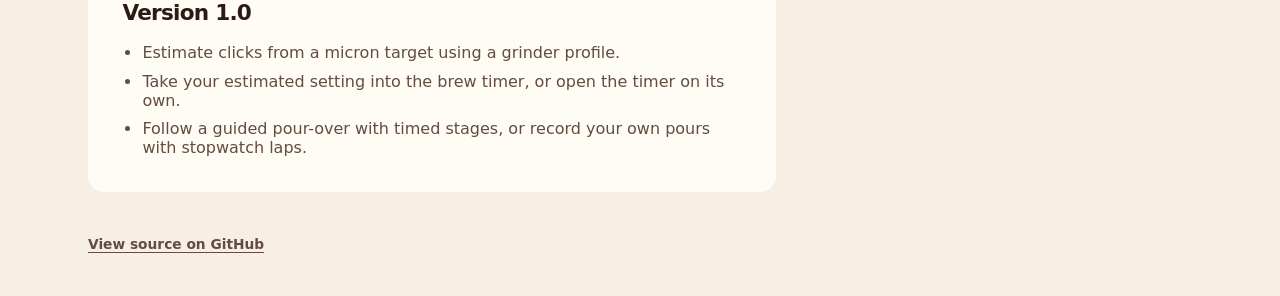
==== commit f09440e0: "Add reverse grind conversion and adjustment progress" ====
--- a/changelog/index.html
+++ b/changelog/index.html
@@ -6,7 +6,7 @@
 <meta name="description" content="Release notes for Grind to Clicks.">
 <title>Changelog · Grind to Clicks</title>
 <link rel="icon" href="../assets/bean.svg" type="image/svg+xml">
-<link rel="stylesheet" href="../assets/style.css?v=1.4">
+<link rel="stylesheet" href="../assets/style.css?v=1.7">
 
 </head>
 <body>
@@ -16,6 +16,7 @@
 <nav aria-label="Main navigation"><a href="../"><svg viewBox="0 0 24 24" fill="none" stroke="currentColor" stroke-width="1.65" stroke-linecap="round" stroke-linejoin="round" aria-hidden="true"><circle cx="12" cy="12" r="8"/><path d="M12 12l3-4M12 2v2M2 12h2m16 0h2m-10 8v2"/><circle cx="12" cy="12" r="1"/></svg>Calculator</a><a href="../timer/"><svg viewBox="0 0 24 24" fill="none" stroke="currentColor" stroke-width="1.65" stroke-linecap="round" stroke-linejoin="round" aria-hidden="true"><circle cx="12" cy="13" r="8"/><path d="M12 9v4l3 2M9 2h6m-3 0v3m5 1 2-2"/></svg>Brew timer</a><a href="../changelog/" aria-current="page"><svg viewBox="0 0 24 24" fill="none" stroke="currentColor" stroke-width="1.65" stroke-linecap="round" stroke-linejoin="round" aria-hidden="true"><rect x="5" y="3" width="14" height="18" rx="2"/><path d="M9 8h6m-6 4h6m-6 4h4"/></svg>Changelog</a></nav>
 </div></header>
 <main id="main" class="wrap"><header class="page-heading"><h1>Changelog</h1></header>
+<article class="card tool release"><h2>Version 1.7</h2><p>Convert settings back to microns and see the setting’s position within the grinder’s verified adjustment range.</p></article>
 <article class="card tool release"><h2>Version 1.6</h2><p>Expanded the grinder catalog, added measured dial and click estimates, and included separate DCInside references where available.</p></article>
 <article class="card tool release"><h2>Version 1.5</h2><p>Checked supported grinder profiles against their measurement sources, added the Timemore C3 ESP Pro, and showed the fitted size interval behind each estimate.</p></article>
 <article class="card tool release"><h2>Version 1.4</h2><p>Fixed a touch-menu focus issue and added a brewer-reported K-Ultra reference for the 750 µm recipe target.</p></article>
--- a/assets/style.css
+++ b/assets/style.css
@@ -67,6 +67,11 @@
 .preset-field { margin-bottom: 1rem; }
 .preset-source { display: inline-block; margin-top: .35rem; font-size: .85rem; color: var(--accent); }
 #model-spec { margin: -.45rem 0 .9rem; }
+.conversion-mode { display: flex; flex-wrap: wrap; gap: .25rem 1rem; margin: 0 0 1rem; padding: 0; border: 0; }
+.conversion-mode legend { font-size: .92rem; font-weight: 750; margin-bottom: .35rem; }
+.conversion-mode label { display: flex; align-items: center; gap: .4rem; min-height: 2.75rem; margin: 0; }
+.conversion-mode input { width: 1.15rem; height: 1.15rem; min-height: 0; margin: 0; accent-color: var(--espresso); }
+#position-note { margin-top: .45rem; }
 select:disabled { background: var(--paper); color: var(--muted); opacity: 1; }
 .unit-field { position: relative; }
 .unit-field input { padding-right: 3.5rem; }
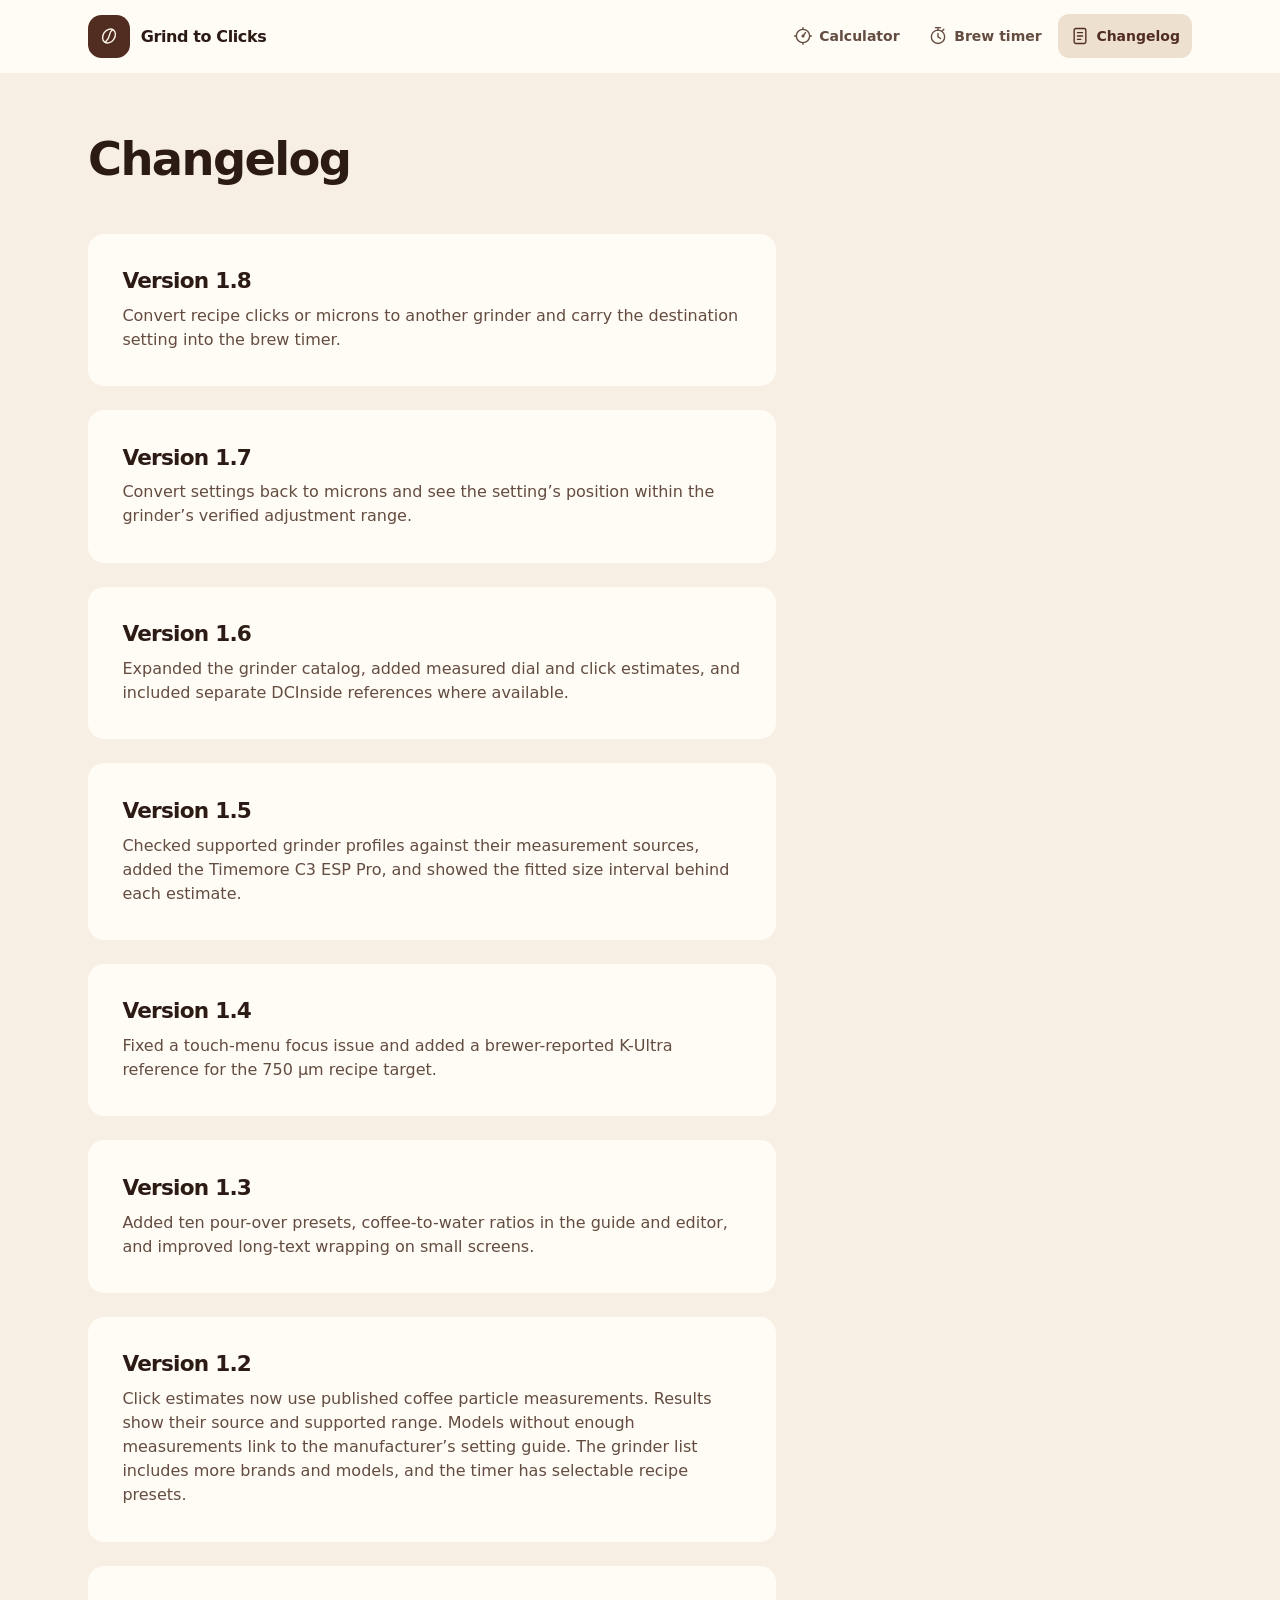
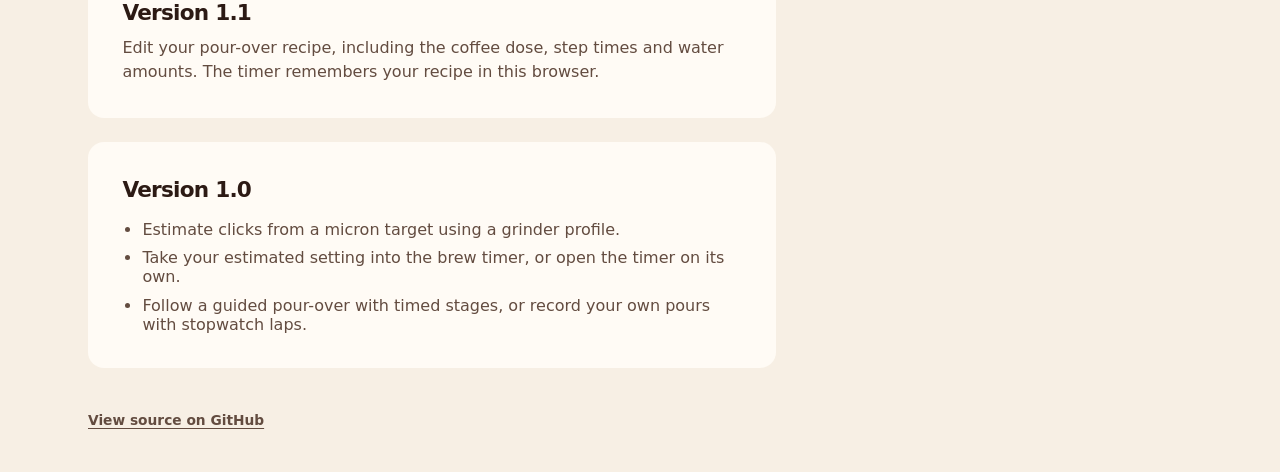
==== commit 5ef5b68f: "Convert recipe settings between grinders" ====
--- a/changelog/index.html
+++ b/changelog/index.html
@@ -6,7 +6,7 @@
 <meta name="description" content="Release notes for Grind to Clicks.">
 <title>Changelog · Grind to Clicks</title>
 <link rel="icon" href="../assets/bean.svg" type="image/svg+xml">
-<link rel="stylesheet" href="../assets/style.css?v=1.7">
+<link rel="stylesheet" href="../assets/style.css?v=1.8">
 
 </head>
 <body>
@@ -16,6 +16,7 @@
 <nav aria-label="Main navigation"><a href="../"><svg viewBox="0 0 24 24" fill="none" stroke="currentColor" stroke-width="1.65" stroke-linecap="round" stroke-linejoin="round" aria-hidden="true"><circle cx="12" cy="12" r="8"/><path d="M12 12l3-4M12 2v2M2 12h2m16 0h2m-10 8v2"/><circle cx="12" cy="12" r="1"/></svg>Calculator</a><a href="../timer/"><svg viewBox="0 0 24 24" fill="none" stroke="currentColor" stroke-width="1.65" stroke-linecap="round" stroke-linejoin="round" aria-hidden="true"><circle cx="12" cy="13" r="8"/><path d="M12 9v4l3 2M9 2h6m-3 0v3m5 1 2-2"/></svg>Brew timer</a><a href="../changelog/" aria-current="page"><svg viewBox="0 0 24 24" fill="none" stroke="currentColor" stroke-width="1.65" stroke-linecap="round" stroke-linejoin="round" aria-hidden="true"><rect x="5" y="3" width="14" height="18" rx="2"/><path d="M9 8h6m-6 4h6m-6 4h4"/></svg>Changelog</a></nav>
 </div></header>
 <main id="main" class="wrap"><header class="page-heading"><h1>Changelog</h1></header>
+<article class="card tool release"><h2>Version 1.8</h2><p>Convert recipe clicks or microns to another grinder and carry the destination setting into the brew timer.</p></article>
 <article class="card tool release"><h2>Version 1.7</h2><p>Convert settings back to microns and see the setting’s position within the grinder’s verified adjustment range.</p></article>
 <article class="card tool release"><h2>Version 1.6</h2><p>Expanded the grinder catalog, added measured dial and click estimates, and included separate DCInside references where available.</p></article>
 <article class="card tool release"><h2>Version 1.5</h2><p>Checked supported grinder profiles against their measurement sources, added the Timemore C3 ESP Pro, and showed the fitted size interval behind each estimate.</p></article>
--- a/assets/style.css
+++ b/assets/style.css
@@ -72,6 +72,8 @@
 .conversion-mode label { display: flex; align-items: center; gap: .4rem; min-height: 2.75rem; margin: 0; }
 .conversion-mode input { width: 1.15rem; height: 1.15rem; min-height: 0; margin: 0; accent-color: var(--espresso); }
 #position-note { margin-top: .45rem; }
+.destination-field { margin-top: 1rem; }
+#destination-note { margin-top: .45rem; }
 select:disabled { background: var(--paper); color: var(--muted); opacity: 1; }
 .unit-field { position: relative; }
 .unit-field input { padding-right: 3.5rem; }
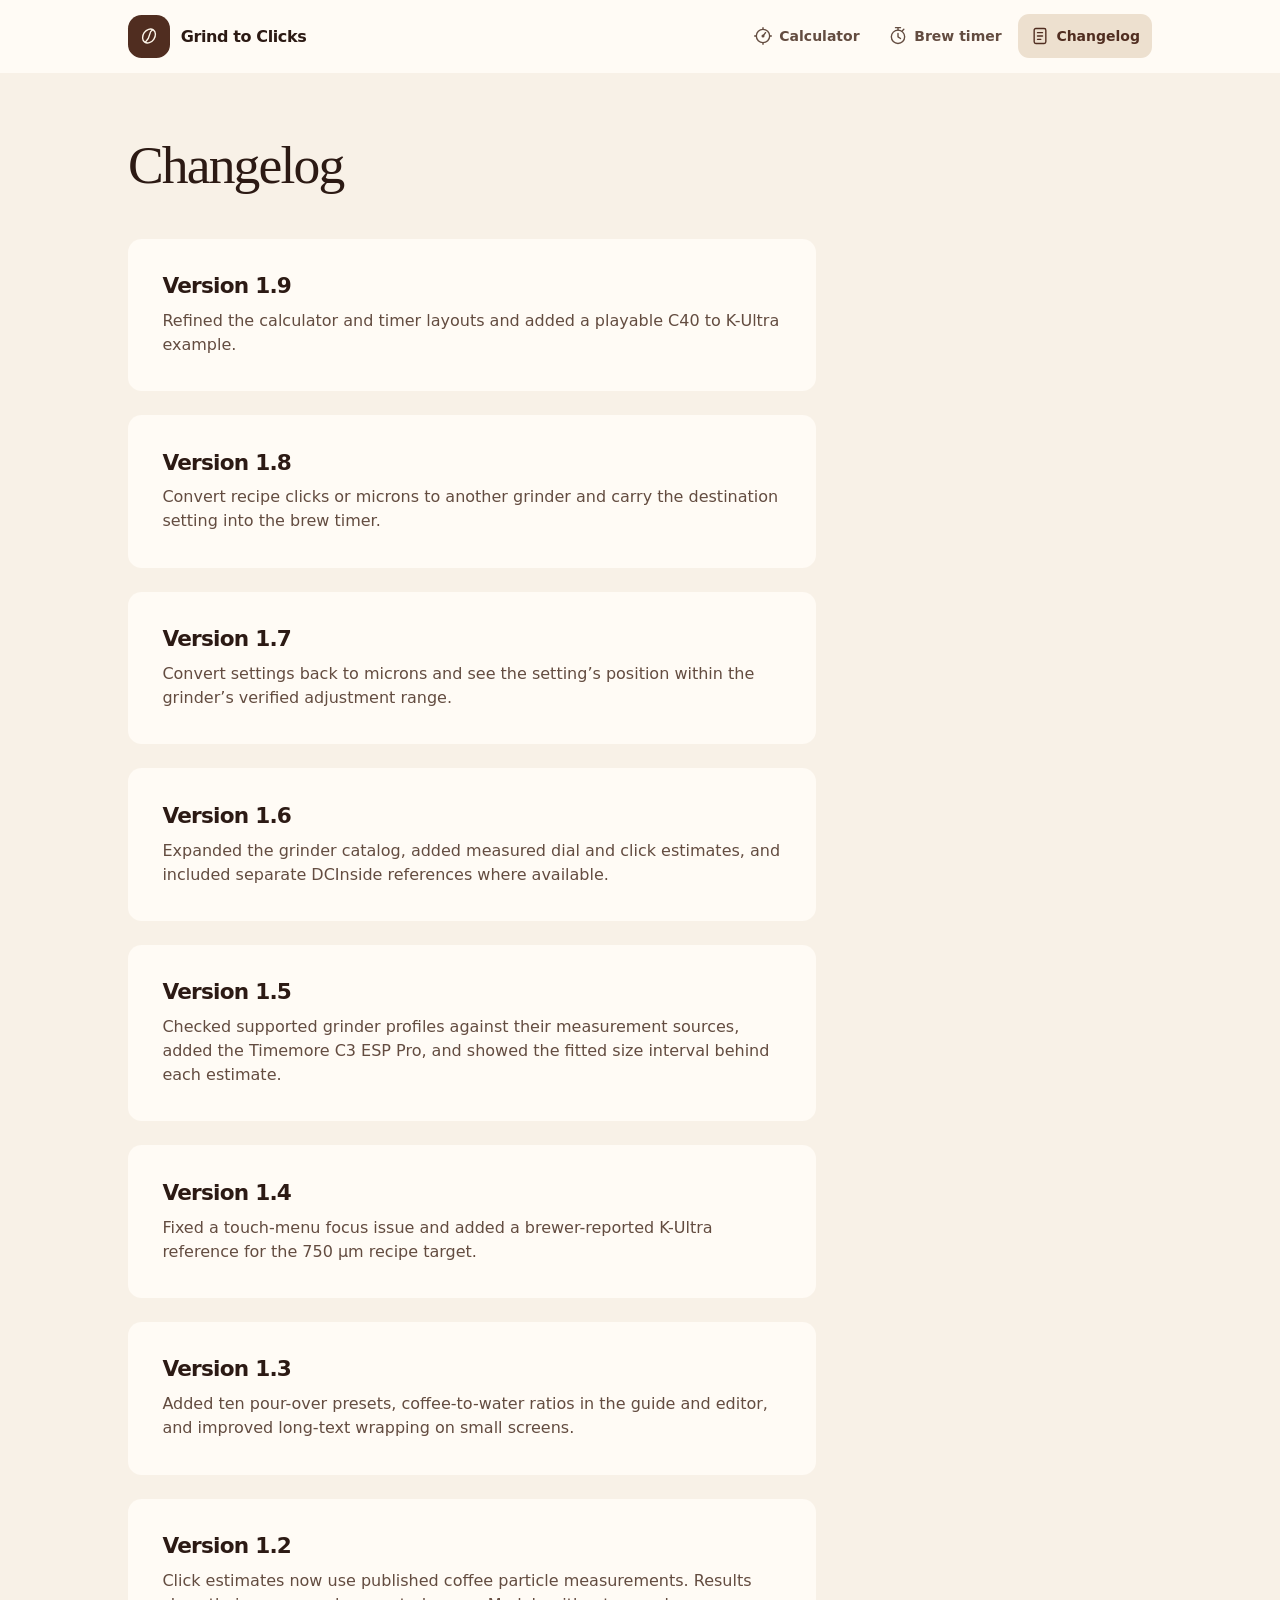
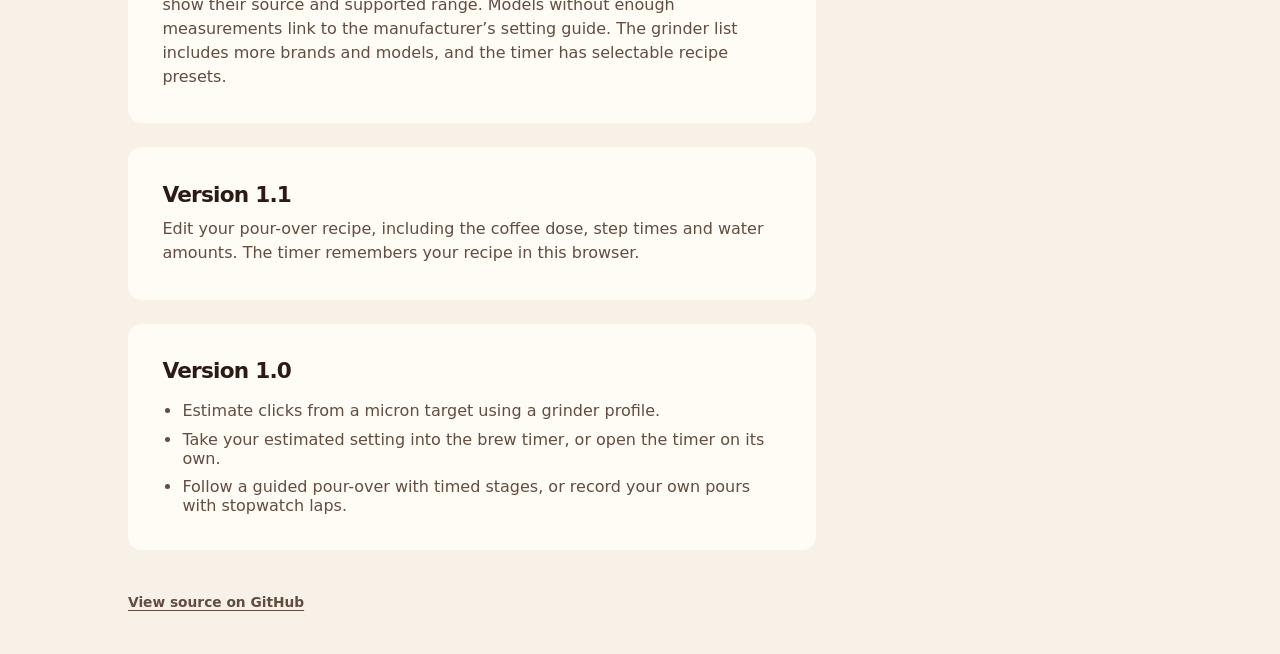
==== commit 6de11154: "Refine page layouts and add a playable grinder demo" ====
--- a/changelog/index.html
+++ b/changelog/index.html
@@ -6,7 +6,7 @@
 <meta name="description" content="Release notes for Grind to Clicks.">
 <title>Changelog · Grind to Clicks</title>
 <link rel="icon" href="../assets/bean.svg" type="image/svg+xml">
-<link rel="stylesheet" href="../assets/style.css?v=1.8">
+<link rel="stylesheet" href="../assets/style.css?v=1.9">
 
 </head>
 <body>
@@ -16,6 +16,7 @@
 <nav aria-label="Main navigation"><a href="../"><svg viewBox="0 0 24 24" fill="none" stroke="currentColor" stroke-width="1.65" stroke-linecap="round" stroke-linejoin="round" aria-hidden="true"><circle cx="12" cy="12" r="8"/><path d="M12 12l3-4M12 2v2M2 12h2m16 0h2m-10 8v2"/><circle cx="12" cy="12" r="1"/></svg>Calculator</a><a href="../timer/"><svg viewBox="0 0 24 24" fill="none" stroke="currentColor" stroke-width="1.65" stroke-linecap="round" stroke-linejoin="round" aria-hidden="true"><circle cx="12" cy="13" r="8"/><path d="M12 9v4l3 2M9 2h6m-3 0v3m5 1 2-2"/></svg>Brew timer</a><a href="../changelog/" aria-current="page"><svg viewBox="0 0 24 24" fill="none" stroke="currentColor" stroke-width="1.65" stroke-linecap="round" stroke-linejoin="round" aria-hidden="true"><rect x="5" y="3" width="14" height="18" rx="2"/><path d="M9 8h6m-6 4h6m-6 4h4"/></svg>Changelog</a></nav>
 </div></header>
 <main id="main" class="wrap"><header class="page-heading"><h1>Changelog</h1></header>
+<article class="card tool release"><h2>Version 1.9</h2><p>Refined the calculator and timer layouts and added a playable C40 to K-Ultra example.</p></article>
 <article class="card tool release"><h2>Version 1.8</h2><p>Convert recipe clicks or microns to another grinder and carry the destination setting into the brew timer.</p></article>
 <article class="card tool release"><h2>Version 1.7</h2><p>Convert settings back to microns and see the setting’s position within the grinder’s verified adjustment range.</p></article>
 <article class="card tool release"><h2>Version 1.6</h2><p>Expanded the grinder catalog, added measured dial and click estimates, and included separate DCInside references where available.</p></article>
--- a/assets/style.css
+++ b/assets/style.css
@@ -1,6 +1,6 @@
 :root {
   color-scheme: light;
-  --paper: #f7efe4;
+  --paper: #f8f1e7;
   --card: #fffbf5;
   --sand: #ede0cf;
   --ink: #2c1a14;
@@ -28,7 +28,7 @@
 .skip { position: absolute; left: 1rem; top: 1rem; z-index: 2; padding: .75rem; background: var(--card); transform: translateY(-200%); }
 .skip:focus { transform: none; }
 .sr-only { position: absolute; width: 1px; height: 1px; overflow: hidden; clip-path: inset(50%); white-space: nowrap; }
-.wrap { width: min(100% - 2.5rem, 69rem); margin-inline: auto; }
+.wrap { width: min(100% - 3rem, 64rem); margin-inline: auto; }
 .header { background: var(--card); }
 .header-inner { display: flex; align-items: center; justify-content: space-between; gap: .75rem 1.5rem; padding-block: .9rem; }
 .brand, nav, nav a, .button { display: flex; align-items: center; }
@@ -39,12 +39,14 @@
 nav a { min-height: 2.75rem; gap: .42rem; padding: .45rem .75rem; border-radius: .7rem; text-decoration: none; font-size: .875rem; font-weight: 650; color: var(--muted); }
 nav a[aria-current], nav a:hover { color: var(--espresso); background: var(--sand); }
 
-.page-heading { padding-block: clamp(2rem, 5vw, 3.75rem) clamp(1.75rem, 4vw, 3rem); }
-h1 { font-size: clamp(1.85rem, 4.5vw, 2.9rem); line-height: 1.14; font-weight: 750; letter-spacing: -.035em; }
-.lede { margin-top: .55rem; color: var(--muted); max-width: 42ch; font-size: clamp(1rem, 2vw, 1.18rem); line-height: 1.55; }
+.page-heading { padding-block: clamp(2rem, 5vw, 4rem) clamp(1.65rem, 4vw, 2.75rem); }
+h1 { font: 500 clamp(2rem, 5vw, 3.35rem)/1.08 Georgia, serif; letter-spacing: -.035em; }
+.lede { margin-top: .7rem; color: var(--muted); max-width: 55ch; font-size: clamp(1rem, 2vw, 1.1rem); line-height: 1.55; }
 .tool-grid { display: grid; grid-template-columns: minmax(0, 1.2fr) minmax(0, 1fr); gap: clamp(1.25rem, 3vw, 2rem); }
-.support { margin-top: clamp(1.5rem, 4vw, 2.5rem); }
-.card { border-radius: 1rem; background: var(--card); }
+.calculator-grid { grid-template-columns: minmax(0, 1.45fr) minmax(0, 1fr); gap: clamp(1.5rem, 5vw, 4rem); align-items: start; }
+.tool.calculator-input { padding: .25rem 0 0; }
+.support { margin-top: clamp(2.5rem, 7vw, 5rem); }
+.card { border-radius: .85rem; background: var(--card); }
 .tool, .result-card, .timer-card { padding: clamp(1.2rem, 3vw, 2.15rem); }
 .card-heading { margin-bottom: 1.15rem; }
 h2 { font-size: 1.35rem; letter-spacing: -.035em; line-height: 1.25; }
@@ -53,7 +55,7 @@
 label { display: block; font-weight: 750; font-size: .92rem; margin-bottom: .45rem; }
 select, input { width: 100%; min-height: 3.15rem; color: var(--ink); background: var(--card); border: 1px solid var(--edge); border-radius: .7rem; padding: .62rem .8rem; }
 input::placeholder { color: var(--muted); opacity: 1; }
-.grinder-fields { display: grid; grid-template-columns: minmax(0, 1fr) minmax(0, 1fr); gap: 1rem; margin-bottom: 1.2rem; }
+.grinder-fields { display: grid; grid-template-columns: minmax(0, 1fr) minmax(0, 1fr); gap: 1rem; margin-bottom: 1.5rem; }
 .coffee-select { position: relative; color: var(--ink); text-align: left; }
 .coffee-select summary { display: flex; align-items: center; justify-content: space-between; gap: .6rem; min-height: 3.15rem; padding: .62rem .8rem; border: 1px solid var(--edge); border-radius: .7rem; background: var(--card); list-style: none; cursor: pointer; overflow-wrap: anywhere; }
 .coffee-select summary::-webkit-details-marker { display: none; }
@@ -67,12 +69,12 @@
 .preset-field { margin-bottom: 1rem; }
 .preset-source { display: inline-block; margin-top: .35rem; font-size: .85rem; color: var(--accent); }
 #model-spec { margin: -.45rem 0 .9rem; }
-.conversion-mode { display: flex; flex-wrap: wrap; gap: .25rem 1rem; margin: 0 0 1rem; padding: 0; border: 0; }
+.conversion-mode { display: flex; flex-wrap: wrap; gap: .25rem 1.25rem; margin: 0 0 1.2rem; padding: 0; border: 0; }
 .conversion-mode legend { font-size: .92rem; font-weight: 750; margin-bottom: .35rem; }
 .conversion-mode label { display: flex; align-items: center; gap: .4rem; min-height: 2.75rem; margin: 0; }
 .conversion-mode input { width: 1.15rem; height: 1.15rem; min-height: 0; margin: 0; accent-color: var(--espresso); }
 #position-note { margin-top: .45rem; }
-.destination-field { margin-top: 1rem; }
+.destination-field { margin-top: 1.3rem; }
 #destination-note { margin-top: .45rem; }
 select:disabled { background: var(--paper); color: var(--muted); opacity: 1; }
 .unit-field { position: relative; }
@@ -89,6 +91,9 @@
 .error { color: #902918; margin-top: .5rem; font-size: .9rem; }
 
 .result-card, .timer-card { background: var(--deep); color: var(--cream); display: flex; flex-direction: column; align-items: center; justify-content: center; text-align: center; }
+.result-card { justify-content: flex-start; min-height: 19rem; padding-block: clamp(1.6rem, 4vw, 2.5rem); overflow-wrap: anywhere; }
+.result-card .gauge { margin-block: 1.25rem; }
+.result-card .gauge-core { grid-template-columns: minmax(0, 82%); }
 .result-card a:focus-visible, .timer-card :focus-visible { outline-color: var(--latte); }
 .gauge { --progress: 0%; width: min(100%, 10.25rem); aspect-ratio: 1; display: grid; place-items: center; margin: 1.1rem auto; border-radius: 50%; padding: .54rem; background: conic-gradient(var(--latte) var(--progress), #80523b 0); }
 .gauge-core { width: 100%; height: 100%; display: grid; place-content: center; gap: .1rem; border-radius: 50%; background: var(--espresso); }
@@ -100,14 +105,28 @@
 #spec-link { margin-top: .65rem; color: var(--latte); font-weight: 650; font-size: .875rem; }
 #spec-link svg, .help a svg { width: 1rem; height: 1rem; }
 
-.help { padding: .95rem 1.15rem; }
+.help { max-width: 66ch; margin-top: 1.7rem; padding: .15rem 0; background: transparent; }
 .help summary { min-height: 2.6rem; align-content: center; cursor: pointer; font-weight: 750; }
 .help p { color: var(--muted); line-height: 1.55; margin: .25rem 0 .7rem; }
 .help a { font-weight: 650; color: var(--accent); }
 .footer { padding-block: clamp(1.75rem, 4vw, 2.75rem); color: var(--muted); font-size: .86rem; }
 .footer a { font-weight: 650; }
 
-.timer-grid { align-items: start; }
+.example { display: grid; grid-template-columns: minmax(0, .8fr) minmax(0, 1.5fr); align-items: center; gap: 1.25rem 2rem; }
+.example-copy p { max-width: 35ch; margin-top: .45rem; color: var(--muted); line-height: 1.55; }
+.example-actions { display: flex; flex-wrap: wrap; align-items: center; gap: .55rem 1rem; margin-top: .85rem; }
+.example-actions .secondary { min-height: 2.75rem; background: var(--card); }
+.example-use { min-height: 2.75rem; border: 0; padding: .3rem 0; background: transparent; color: var(--accent); cursor: pointer; font-weight: 700; text-decoration: underline; text-underline-offset: .2em; }
+.example-scene { padding: .65rem; border-radius: .8rem; background: var(--sand); }
+.example-scene dl { display: grid; grid-template-columns: repeat(3, minmax(0, 1fr)); gap: .25rem; margin: 0; }
+.example-scene dl > div { min-width: 0; padding: .7rem .55rem; border-radius: .5rem; transition: background-color .22s ease; }
+.example-scene dt { color: var(--muted); font-size: .8rem; line-height: 1.35; }
+.example-scene dd { margin: .25rem 0 0; font-size: clamp(1rem, 2.5vw, 1.3rem); font-weight: 750; }
+.example-scene[data-step="source"] dl > :first-child, .example-scene[data-step="size"] dl > :nth-child(2), .example-scene[data-step="result"] dl > :last-child { background: var(--card); }
+@media (prefers-reduced-motion: reduce) { .example-scene dl > div { transition: none; } }
+
+.timer-grid { align-items: start; gap: clamp(1.5rem, 5vw, 3rem); }
+.timer-grid .laps { background: transparent; padding: .25rem 0 0; }
 .mode-field { width: min(100%, 17rem); margin-top: .9rem; text-align: left; }
 .setting { color: var(--latte); margin-top: .8rem; font-size: .9rem; overflow-wrap: anywhere; }
 .brew-gauge { width: min(100%, 14rem); }
@@ -116,8 +135,8 @@
 .timer-actions .primary:hover { background: var(--cream); }
 .timer-actions .secondary { color: var(--cream); background: var(--espresso); border-color: var(--latte); }
 .timer-actions .secondary:hover { background: var(--deep); }
-.laps ol { display: grid; gap: .55rem; margin: 0 0 .85rem; padding: 0; list-style: none; }
-.laps li { display: flex; align-items: baseline; justify-content: space-between; flex-wrap: wrap; gap: .25rem .75rem; padding: .85rem; border-radius: .8rem; background: var(--paper); }
+.laps ol { display: grid; gap: .25rem; margin: 0 0 .85rem; padding: 0; list-style: none; }
+.laps li { display: flex; align-items: baseline; justify-content: space-between; flex-wrap: wrap; gap: .25rem .75rem; padding: .75rem .8rem; border-radius: .4rem; }
 .laps li[aria-current] { background: var(--sand); box-shadow: inset .24rem 0 var(--accent); }
 .laps li span { color: var(--muted); font-size: .85rem; }
 .recipe-heading { display: flex; flex-wrap: wrap; align-items: start; justify-content: space-between; gap: .65rem; }
@@ -144,7 +163,7 @@
 .release li + li { margin-top: .6rem; }
 
 @media (max-width: 45rem) {
-  .tool-grid { grid-template-columns: minmax(0, 1fr); }
+  .tool-grid, .example { grid-template-columns: minmax(0, 1fr); }
 }
 @media (max-width: 37rem) {
   .wrap { width: calc(100% - 1.5rem); }
@@ -155,5 +174,8 @@
 }
 @media (max-width: 32rem) {
   .grinder-fields { grid-template-columns: minmax(0, 1fr); }
+  .example-scene dl { grid-template-columns: minmax(0, 1fr); }
+  .example-scene dl > div { display: flex; align-items: baseline; justify-content: space-between; flex-wrap: wrap; gap: .25rem .7rem; }
+  .example-scene dd { margin: 0; }
 }
 
